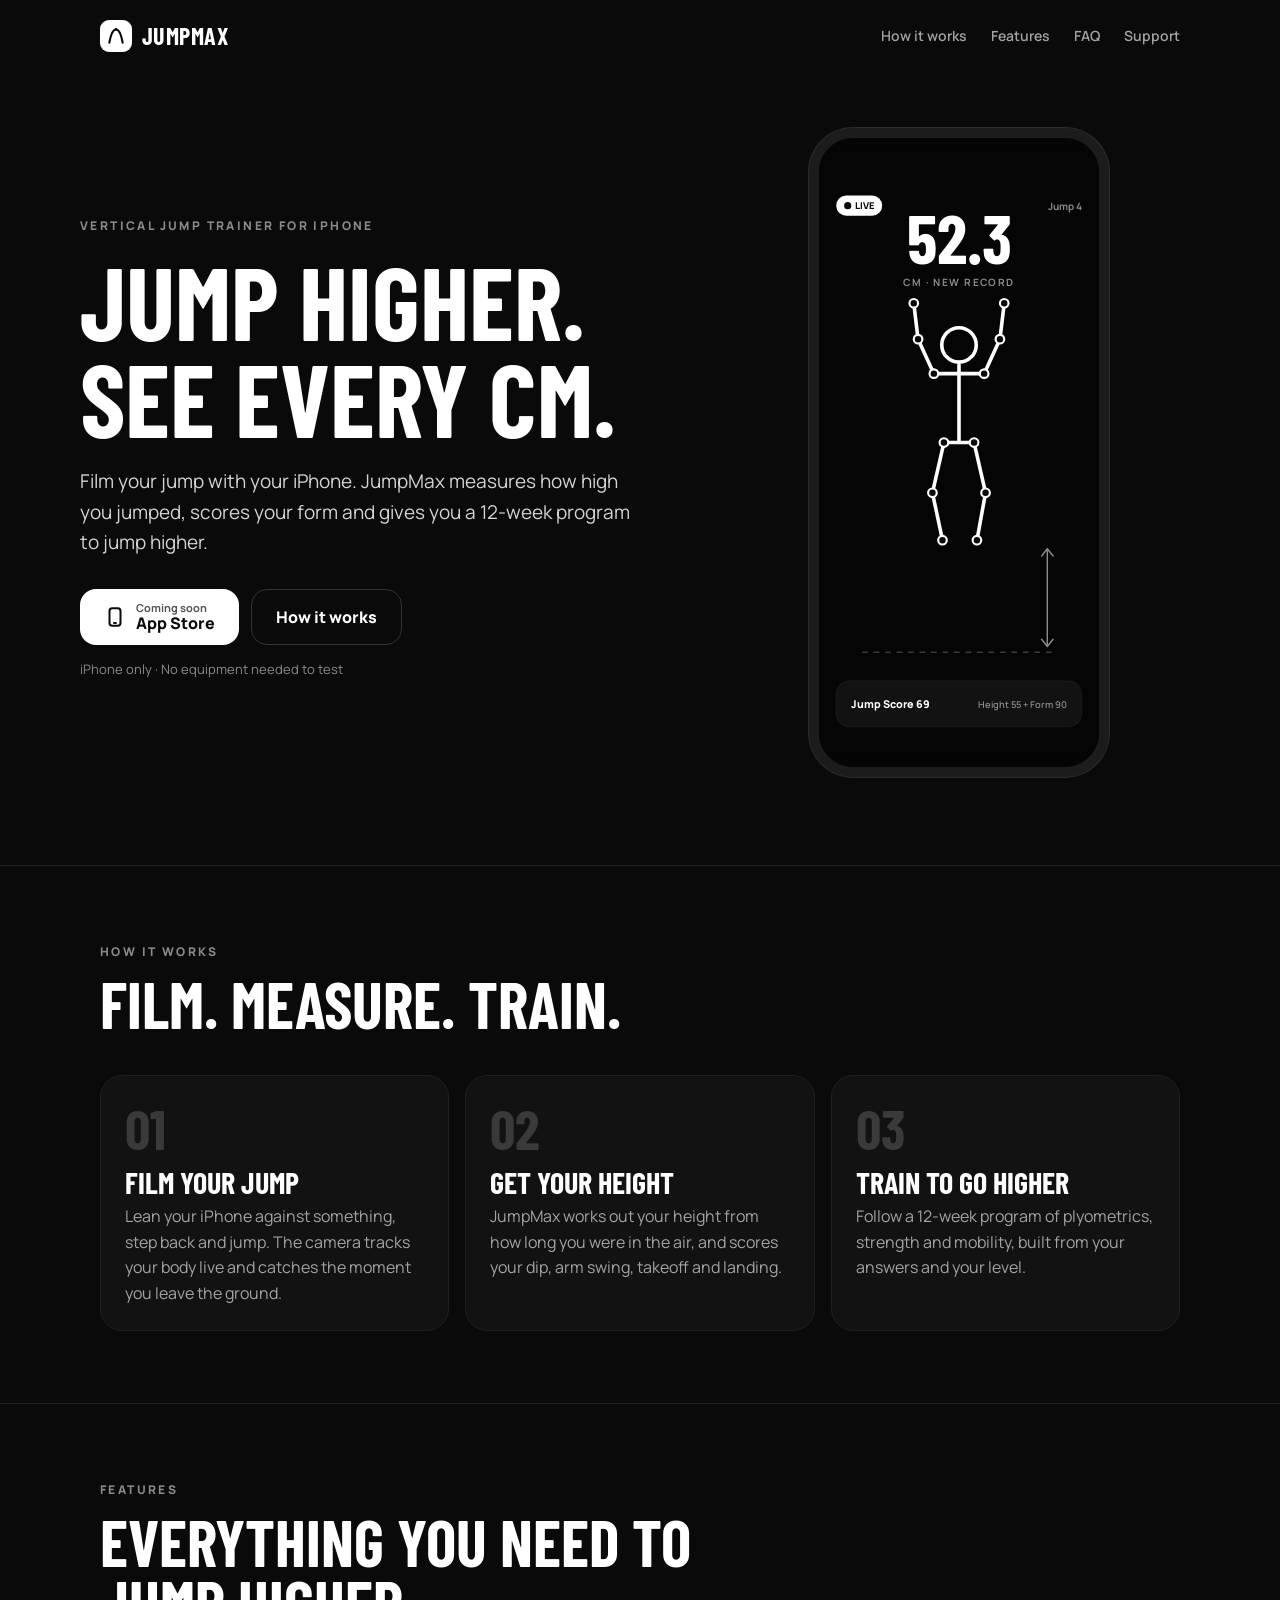
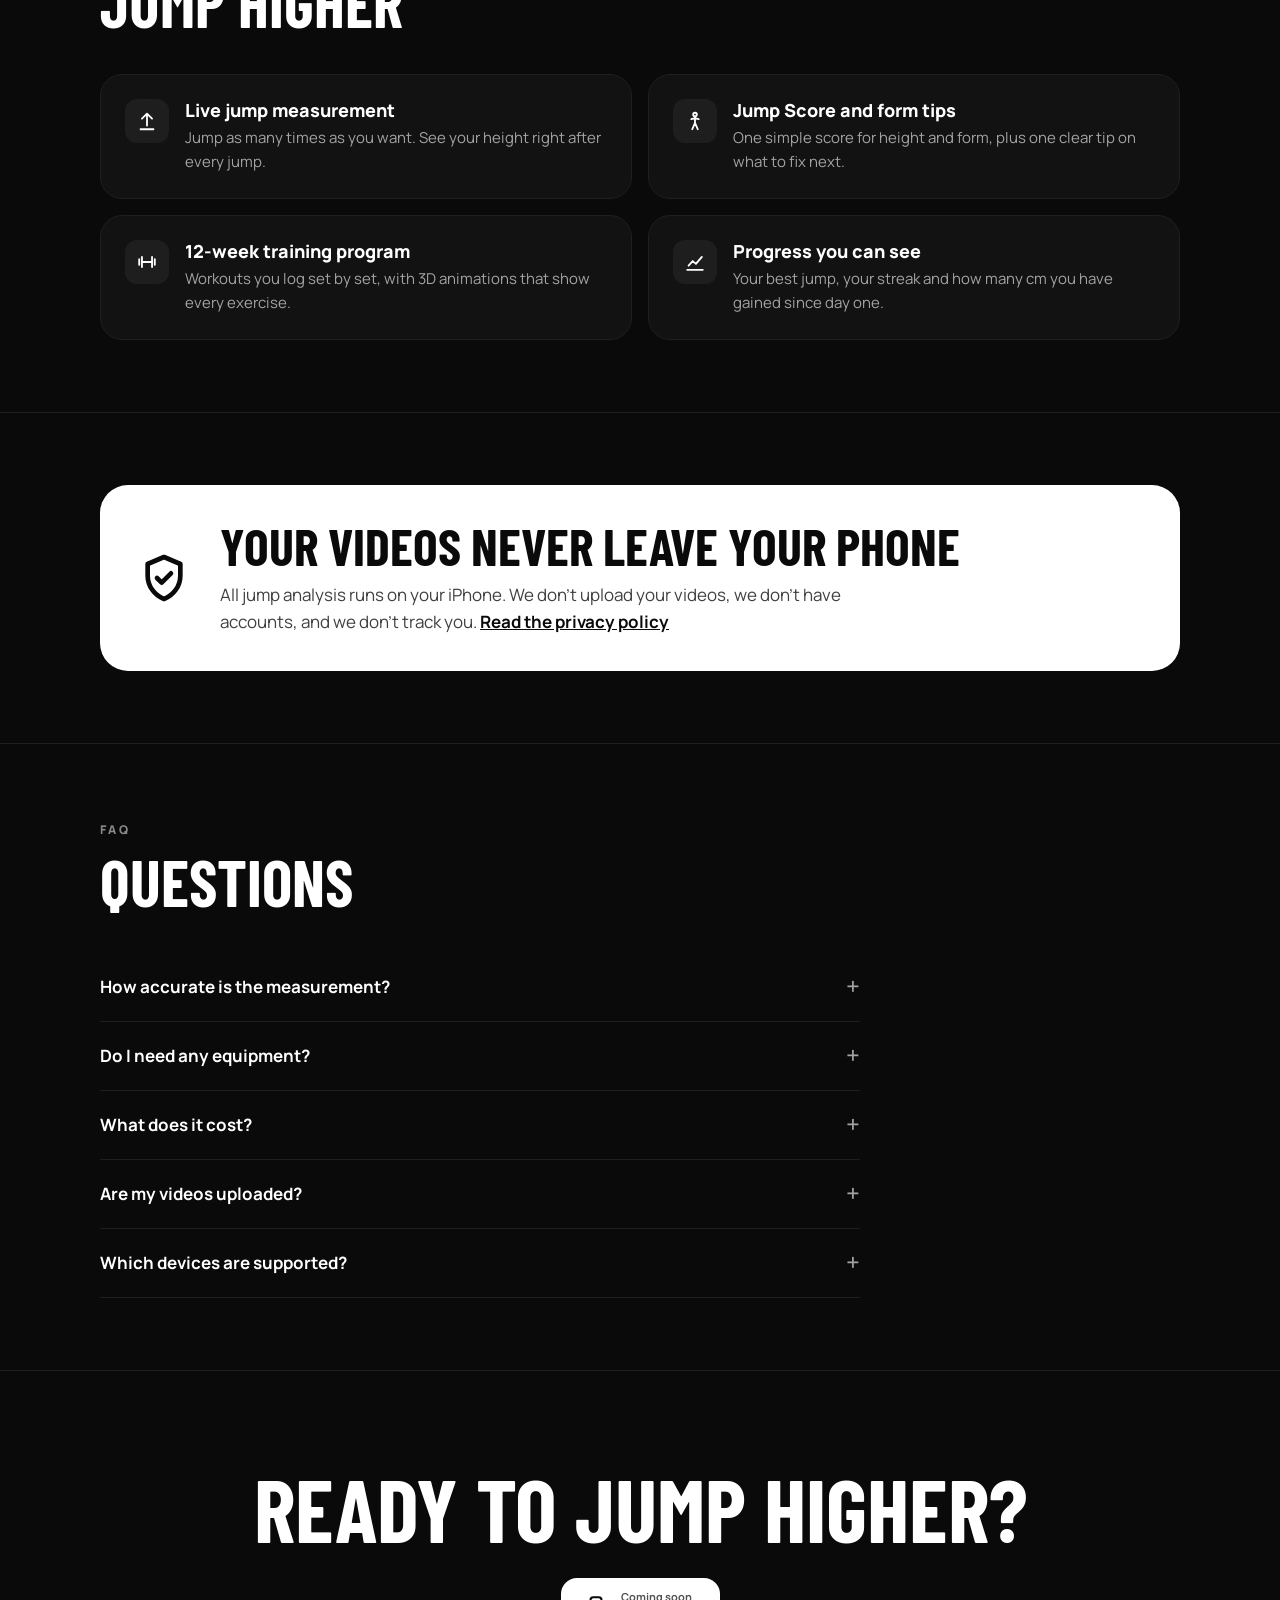
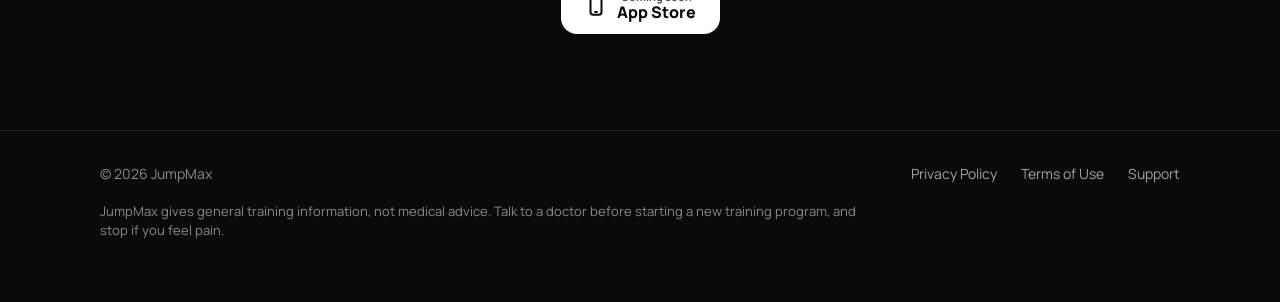
==== index.html @ 86cf845d "Publish the JumpMax static site. Co-authored-by: Cursor <cursoragent@cursor.com>" ====
<!doctype html>
<html lang="en">
<head>
<meta charset="utf-8">
<meta name="viewport" content="width=device-width, initial-scale=1">
<title>JumpMax – Measure and train your vertical jump</title>
<meta name="description" content="Film your jump with your iPhone. JumpMax measures your height, scores your form and gives you a 12-week program to jump higher. Your videos never leave your phone.">
<link rel="preconnect" href="https://fonts.googleapis.com">
<link rel="preconnect" href="https://fonts.gstatic.com" crossorigin>
<link href="https://fonts.googleapis.com/css2?family=Barlow+Condensed:wght@600;700&family=Manrope:wght@400;500;600;700;800&display=swap" rel="stylesheet">
<link rel="stylesheet" href="style.css">
</head>
<body>

<header class="wrap nav">
  <a class="brand" href="index.html" aria-label="JumpMax home">
    <span class="brand-mark"><svg width="20" height="20" viewBox="0 0 24 24" fill="none" stroke="#0A0A0A" stroke-width="2.6" stroke-linecap="round" aria-hidden="true"><path d="M4 20C6 9 9 4 12 4s6 5 8 16"/><circle cx="12" cy="4" r="1.6" fill="#0A0A0A" stroke="none"/></svg></span>
    JumpMax
  </a>
  <nav class="nav-links" aria-label="Main">
    <a href="#how">How it works</a>
    <a href="#features">Features</a>
    <a href="#faq">FAQ</a>
    <a href="support.html">Support</a>
  </nav>
</header>

<main>
  <div class="wrap hero">
    <div>
      <span class="eyebrow">Vertical jump trainer for iPhone</span>
      <h1>Jump higher.<br>See every cm.</h1>
      <p class="lead">Film your jump with your iPhone. JumpMax measures how high you jumped, scores your form and gives you a 12-week program to jump higher.</p>
      <div class="cta">
        <a class="btn" href="#download">
          <svg width="22" height="22" viewBox="0 0 24 24" fill="none" stroke="currentColor" stroke-width="2.2" stroke-linecap="round" stroke-linejoin="round" aria-hidden="true"><rect x="6" y="2.5" width="12" height="19" rx="3"/><path d="M11 18.5h2"/></svg>
          <span><small>Coming soon</small>App Store</span>
        </a>
        <a class="btn btn-ghost" href="#how">How it works</a>
      </div>
      <p class="note">iPhone only · No equipment needed to test</p>
    </div>

    <div class="phone" aria-hidden="true">
      <svg viewBox="0 0 390 844" xmlns="http://www.w3.org/2000/svg">
        <rect width="390" height="844" fill="#050505"/>
        <rect x="24" y="64" width="64" height="28" rx="14" fill="#FFFFFF"/>
        <circle cx="40" cy="78" r="5" fill="#0A0A0A"/>
        <text x="50" y="83" font-family="Manrope, sans-serif" font-size="13" font-weight="800" fill="#0A0A0A">LIVE</text>
        <text x="366" y="84" font-family="Manrope, sans-serif" font-size="14" font-weight="700" fill="#8A8A8A" text-anchor="end">Jump 4</text>
        <text x="195" y="160" font-family="Barlow Condensed, sans-serif" font-size="96" font-weight="700" fill="#FFFFFF" text-anchor="middle">52.3</text>
        <text x="195" y="190" font-family="Manrope, sans-serif" font-size="14" font-weight="700" fill="#8A8A8A" text-anchor="middle" letter-spacing="2">CM · NEW RECORD</text>
        <g stroke="#FFFFFF" stroke-width="5" stroke-linecap="round" stroke-linejoin="round" fill="none">
          <path d="M195 300v108"/>
          <path d="M160 312h70"/>
          <path d="M160 312l-22-48-6-50"/>
          <path d="M230 312l22-48 6-50"/>
          <path d="M174 408h42"/>
          <path d="M174 408l-16 70 14 66"/>
          <path d="M216 408l16 70-12 66"/>
        </g>
        <circle cx="195" cy="272" r="24" fill="none" stroke="#FFFFFF" stroke-width="5"/>
        <g fill="#0A0A0A" stroke="#FFFFFF" stroke-width="3">
          <circle cx="160" cy="312" r="6"/><circle cx="230" cy="312" r="6"/>
          <circle cx="138" cy="264" r="6"/><circle cx="252" cy="264" r="6"/>
          <circle cx="132" cy="214" r="6"/><circle cx="258" cy="214" r="6"/>
          <circle cx="174" cy="408" r="6"/><circle cx="216" cy="408" r="6"/>
          <circle cx="158" cy="478" r="6"/><circle cx="232" cy="478" r="6"/>
          <circle cx="172" cy="544" r="6"/><circle cx="220" cy="544" r="6"/>
        </g>
        <path d="M60 700h270" stroke="#3A3A3A" stroke-width="2" stroke-dasharray="8 8"/>
        <path d="M318 692V556M310 566l8-10 8 10M310 682l8 10 8-10" stroke="#8A8A8A" stroke-width="2" fill="none" stroke-linecap="round" stroke-linejoin="round"/>
        <rect x="24" y="740" width="342" height="64" rx="18" fill="#121212" stroke="#1F1F1F"/>
        <text x="44" y="778" font-family="Manrope, sans-serif" font-size="15" font-weight="800" fill="#FFFFFF">Jump Score 69</text>
        <text x="346" y="778" font-family="Manrope, sans-serif" font-size="13" font-weight="600" fill="#8A8A8A" text-anchor="end">Height 55 + Form 90</text>
      </svg>
    </div>
  </div>

  <section id="how">
    <div class="wrap">
      <div class="section-head">
        <span class="eyebrow">How it works</span>
        <h2>Film. Measure. Train.</h2>
      </div>
      <div class="steps">
        <div class="step">
          <div class="step-num">01</div>
          <h3>Film your jump</h3>
          <p>Lean your iPhone against something, step back and jump. The camera tracks your body live and catches the moment you leave the ground.</p>
        </div>
        <div class="step">
          <div class="step-num">02</div>
          <h3>Get your height</h3>
          <p>JumpMax works out your height from how long you were in the air, and scores your dip, arm swing, takeoff and landing.</p>
        </div>
        <div class="step">
          <div class="step-num">03</div>
          <h3>Train to go higher</h3>
          <p>Follow a 12-week program of plyometrics, strength and mobility, built from your answers and your level.</p>
        </div>
      </div>
    </div>
  </section>

  <section id="features">
    <div class="wrap">
      <div class="section-head">
        <span class="eyebrow">Features</span>
        <h2>Everything you need to jump higher</h2>
      </div>
      <div class="features">
        <div class="feature">
          <span class="feature-icon"><svg width="22" height="22" viewBox="0 0 24 24" fill="none" stroke="#FFFFFF" stroke-width="2" stroke-linecap="round" stroke-linejoin="round" aria-hidden="true"><path d="M12 17V4M6.5 9.5L12 4l5.5 5.5M5 21h14"/></svg></span>
          <div><h3>Live jump measurement</h3><p>Jump as many times as you want. See your height right after every jump.</p></div>
        </div>
        <div class="feature">
          <span class="feature-icon"><svg width="22" height="22" viewBox="0 0 24 24" fill="none" stroke="#FFFFFF" stroke-width="2" stroke-linecap="round" stroke-linejoin="round" aria-hidden="true"><circle cx="12" cy="5" r="2"/><path d="M12 7v7M8 10l4-1 4 1M9 21l3-7 3 7"/></svg></span>
          <div><h3>Jump Score and form tips</h3><p>One simple score for height and form, plus one clear tip on what to fix next.</p></div>
        </div>
        <div class="feature">
          <span class="feature-icon"><svg width="22" height="22" viewBox="0 0 24 24" fill="none" stroke="#FFFFFF" stroke-width="2" stroke-linecap="round" stroke-linejoin="round" aria-hidden="true"><path d="M6.5 6.5v11M17.5 6.5v11M3.5 9v6M20.5 9v6M6.5 12h11"/></svg></span>
          <div><h3>12-week training program</h3><p>Workouts you log set by set, with 3D animations that show every exercise.</p></div>
        </div>
        <div class="feature">
          <span class="feature-icon"><svg width="22" height="22" viewBox="0 0 24 24" fill="none" stroke="#FFFFFF" stroke-width="2" stroke-linecap="round" stroke-linejoin="round" aria-hidden="true"><path d="M3.5 20.5h17M5 16l4.5-5 3.5 3 6.5-7.5"/></svg></span>
          <div><h3>Progress you can see</h3><p>Your best jump, your streak and how many cm you have gained since day one.</p></div>
        </div>
      </div>
    </div>
  </section>

  <section>
    <div class="wrap">
      <div class="privacy-band">
        <svg width="56" height="56" viewBox="0 0 24 24" fill="none" stroke="#0A0A0A" stroke-width="2" stroke-linecap="round" stroke-linejoin="round" aria-hidden="true"><path d="M12 3l7 3v5c0 4.5-3 8.5-7 10-4-1.5-7-5.5-7-10V6l7-3z"/><path d="M9 12l2 2 4-4"/></svg>
        <div>
          <h2>Your videos never leave your phone</h2>
          <p>All jump analysis runs on your iPhone. We don't upload your videos, we don't have accounts, and we don't track you. <a href="privacy.html">Read the privacy policy</a></p>
        </div>
      </div>
    </div>
  </section>

  <section id="faq">
    <div class="wrap">
      <div class="section-head">
        <span class="eyebrow">FAQ</span>
        <h2>Questions</h2>
      </div>
      <div class="faq">
        <details>
          <summary>How accurate is the measurement?</summary>
          <p>JumpMax uses flight time, the same method as jump mats. It needs a clear view of your whole body and good light. Results are most accurate on newer iPhones with a high frame rate.</p>
        </details>
        <details>
          <summary>Do I need any equipment?</summary>
          <p>No. To test your jump you only need your iPhone and some floor space. Some workouts use a box, weights or a band, and the app shows you what each one needs.</p>
        </details>
        <details>
          <summary>What does it cost?</summary>
          <p>JumpMax is a subscription, monthly or yearly. You can see the price in your currency in the app before you buy. You can cancel any time in your Apple ID settings.</p>
        </details>
        <details>
          <summary>Are my videos uploaded?</summary>
          <p>No. The video is analysed on your phone and deleted when you're done. Only your results, like height and score, are saved on your phone.</p>
        </details>
        <details>
          <summary>Which devices are supported?</summary>
          <p>iPhone only for now.</p>
        </details>
      </div>
    </div>
  </section>

  <section id="download" class="final">
    <div class="wrap">
      <h2>Ready to jump higher?</h2>
      <div class="cta">
        <a class="btn" href="#download">
          <svg width="22" height="22" viewBox="0 0 24 24" fill="none" stroke="currentColor" stroke-width="2.2" stroke-linecap="round" stroke-linejoin="round" aria-hidden="true"><rect x="6" y="2.5" width="12" height="19" rx="3"/><path d="M11 18.5h2"/></svg>
          <span><small>Coming soon</small>App Store</span>
        </a>
      </div>
    </div>
  </section>
</main>

<footer>
  <div class="wrap">
    <div class="foot">
      <span>© 2026 JumpMax</span>
      <nav aria-label="Footer">
        <a href="privacy.html">Privacy Policy</a>
        <a href="https://www.apple.com/legal/internet-services/itunes/dev/stdeula/">Terms of Use</a>
        <a href="support.html">Support</a>
      </nav>
    </div>
    <p class="disclaimer">JumpMax gives general training information, not medical advice. Talk to a doctor before starting a new training program, and stop if you feel pain.</p>
  </div>
</footer>

</body>
</html>
---- style.css ----
:root {
  --bg: #0A0A0A;
  --card: #121212;
  --line: #1F1F1F;
  --text: #FFFFFF;
  --muted: #A3A3A3;
  --dim: #8A8A8A;
  --display: 'Barlow Condensed', sans-serif;
  --body: 'Manrope', sans-serif;
}
* { box-sizing: border-box; }
html { -webkit-text-size-adjust: 100%; }
body { margin: 0; background: var(--bg); color: var(--text); font-family: var(--body); line-height: 1.6; }
a { color: var(--text); }
a:hover { color: #D4D4D4; }
img, svg { display: block; max-width: 100%; }
.wrap { max-width: 1120px; margin: 0 auto; padding: 0 20px; }

/* nav */
.nav { display: flex; align-items: center; justify-content: space-between; height: 72px; }
.brand { display: flex; align-items: center; gap: 10px; text-decoration: none; font-family: var(--display); font-weight: 700; font-size: 24px; letter-spacing: 0.02em; text-transform: uppercase; }
.brand-mark { width: 32px; height: 32px; border-radius: 9px; background: #FFFFFF; display: flex; align-items: center; justify-content: center; }
.nav-links { display: flex; gap: 24px; font-size: 14px; font-weight: 600; }
.nav-links a { color: var(--muted); text-decoration: none; }
.nav-links a:hover { color: var(--text); }

/* buttons */
.btn { display: inline-flex; align-items: center; gap: 10px; height: 56px; padding: 0 24px; border-radius: 16px; background: #FFFFFF; color: #0A0A0A; font-weight: 800; font-size: 16px; text-decoration: none; }
.btn:hover { color: #0A0A0A; background: #E5E5E5; }
.btn small { display: block; font-size: 11px; font-weight: 700; color: #525252; line-height: 1.1; }
.btn span { line-height: 1.15; }
.btn-ghost { background: transparent; color: var(--text); border: 1px solid #333333; }
.btn-ghost:hover { background: #161616; color: var(--text); }

/* hero */
.hero { display: grid; grid-template-columns: 1.1fr 0.9fr; gap: 48px; align-items: center; padding: 56px 0 88px; }
.eyebrow { font-size: 12px; font-weight: 800; letter-spacing: 0.2em; color: var(--dim); text-transform: uppercase; }
h1, h2, h3 { font-family: var(--display); font-weight: 700; text-transform: uppercase; line-height: 0.95; margin: 0; }
.hero h1 { font-size: clamp(56px, 8vw, 104px); margin: 14px 0 20px; }
.lead { font-size: 19px; color: #D4D4D4; max-width: 30em; margin: 0 0 32px; }
.cta { display: flex; flex-wrap: wrap; gap: 12px; }
.note { margin-top: 14px; font-size: 13px; color: var(--dim); }

.phone { width: 300px; max-width: 100%; margin: 0 auto; aspect-ratio: 390 / 844; border-radius: 44px; border: 10px solid #1C1C1C; background: #050505; position: relative; overflow: hidden; box-shadow: 0 0 0 1px #2A2A2A; }
.phone svg { width: 100%; height: 100%; }

/* sections */
section { padding: 72px 0; border-top: 1px solid var(--line); }
.section-head { max-width: 640px; margin-bottom: 40px; }
.section-head h2 { font-size: clamp(40px, 5vw, 64px); margin-top: 10px; }
.section-head p { color: var(--muted); font-size: 17px; margin: 14px 0 0; }

.steps { display: grid; grid-template-columns: repeat(3, minmax(0, 1fr)); gap: 16px; }
.step { background: var(--card); border: 1px solid var(--line); border-radius: 22px; padding: 24px; }
.step-num { font-family: var(--display); font-size: 56px; font-weight: 700; line-height: 1; color: #3A3A3A; }
.step h3 { font-size: 30px; margin: 12px 0 8px; }
.step p { margin: 0; color: var(--muted); }

.features { display: grid; grid-template-columns: repeat(2, minmax(0, 1fr)); gap: 16px; }
.feature { background: var(--card); border: 1px solid var(--line); border-radius: 22px; padding: 24px; display: flex; gap: 16px; }
.feature-icon { flex: none; width: 44px; height: 44px; border-radius: 12px; background: #1E1E1E; display: flex; align-items: center; justify-content: center; }
.feature h3 { font-family: var(--body); text-transform: none; font-size: 18px; font-weight: 800; line-height: 1.3; margin: 0 0 4px; }
.feature p { margin: 0; color: var(--muted); font-size: 15px; }

.privacy-band { display: grid; grid-template-columns: auto 1fr; gap: 28px; align-items: center; background: #FFFFFF; color: #0A0A0A; border-radius: 28px; padding: 36px; }
.privacy-band h2 { font-size: clamp(34px, 4.4vw, 52px); }
.privacy-band p { margin: 10px 0 0; color: #404040; font-size: 17px; max-width: 40em; }
.privacy-band a { color: #0A0A0A; font-weight: 700; }

.faq { max-width: 760px; }
.faq details { border-bottom: 1px solid var(--line); padding: 4px 0; }
.faq summary { cursor: pointer; list-style: none; display: flex; justify-content: space-between; align-items: center; gap: 16px; min-height: 60px; font-weight: 700; font-size: 17px; }
.faq summary::-webkit-details-marker { display: none; }
.faq summary::after { content: '+'; font-size: 24px; font-weight: 500; color: var(--muted); }
.faq details[open] summary::after { content: '–'; }
.faq details p { margin: 0 0 20px; color: var(--muted); }

.final { text-align: center; padding: 96px 0; }
.final h2 { font-size: clamp(48px, 7vw, 88px); margin-bottom: 28px; }
.final .cta { justify-content: center; }

footer { border-top: 1px solid var(--line); padding: 32px 0 48px; font-size: 14px; color: var(--dim); }
.foot { display: flex; flex-wrap: wrap; gap: 16px 32px; justify-content: space-between; }
.foot nav { display: flex; gap: 24px; }
.foot nav a { color: var(--muted); text-decoration: none; }
.foot nav a:hover { color: var(--text); }
.disclaimer { margin-top: 16px; max-width: 760px; font-size: 13px; line-height: 1.5; }

/* legal pages */
.doc { max-width: 760px; padding: 40px 0 80px; }
.doc h1 { font-size: clamp(48px, 7vw, 72px); margin: 10px 0 12px; }
.doc .updated { color: var(--dim); font-size: 14px; margin: 0 0 32px; }
.doc .summary { background: var(--card); border: 1px solid var(--line); border-radius: 20px; padding: 20px 24px; margin-bottom: 40px; }
.doc .summary ul { margin: 8px 0 0; padding-left: 20px; }
.doc .summary li { margin: 4px 0; }
.doc h2 { font-family: var(--body); text-transform: none; font-size: 21px; font-weight: 800; line-height: 1.3; margin: 40px 0 10px; }
.doc p, .doc li { color: #D4D4D4; }
.doc ul { padding-left: 20px; }
.doc li { margin: 6px 0; }
.doc table { width: 100%; border-collapse: collapse; margin: 12px 0; font-size: 15px; }
.doc th, .doc td { text-align: left; vertical-align: top; padding: 10px 12px 10px 0; border-bottom: 1px solid var(--line); }
.doc th { color: var(--dim); font-size: 12px; letter-spacing: 0.1em; text-transform: uppercase; }
.table-scroll { overflow-x: auto; }
.contact-card { background: #FFFFFF; color: #0A0A0A; border-radius: 22px; padding: 24px; margin: 24px 0 8px; }
.contact-card p { color: #404040; margin: 4px 0 16px; }
.contact-card a.btn { background: #0A0A0A; color: #FFFFFF; }

@media (max-width: 860px) {
  .hero { grid-template-columns: 1fr; padding-top: 24px; gap: 40px; }
  .steps, .features { grid-template-columns: 1fr; }
  .privacy-band { grid-template-columns: 1fr; padding: 28px; }
  .nav-links { display: none; }
  section { padding: 56px 0; }
}
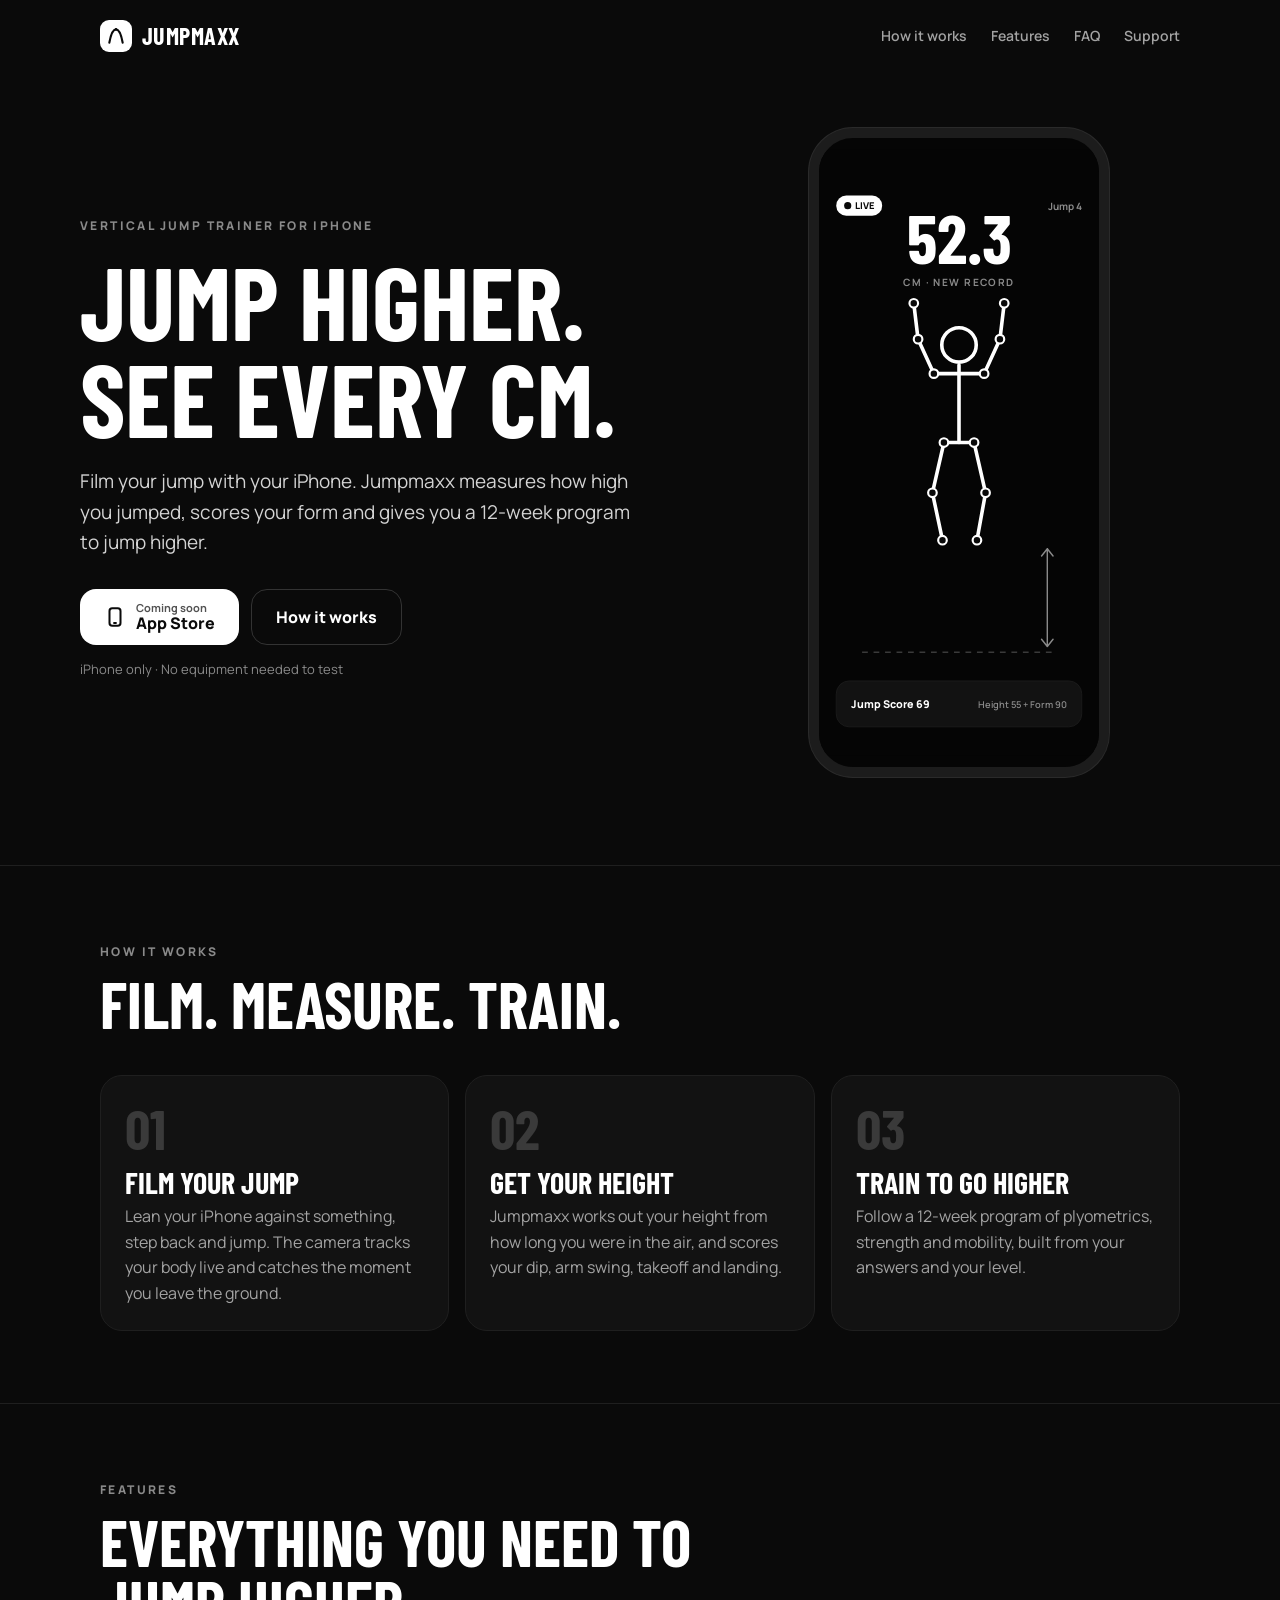
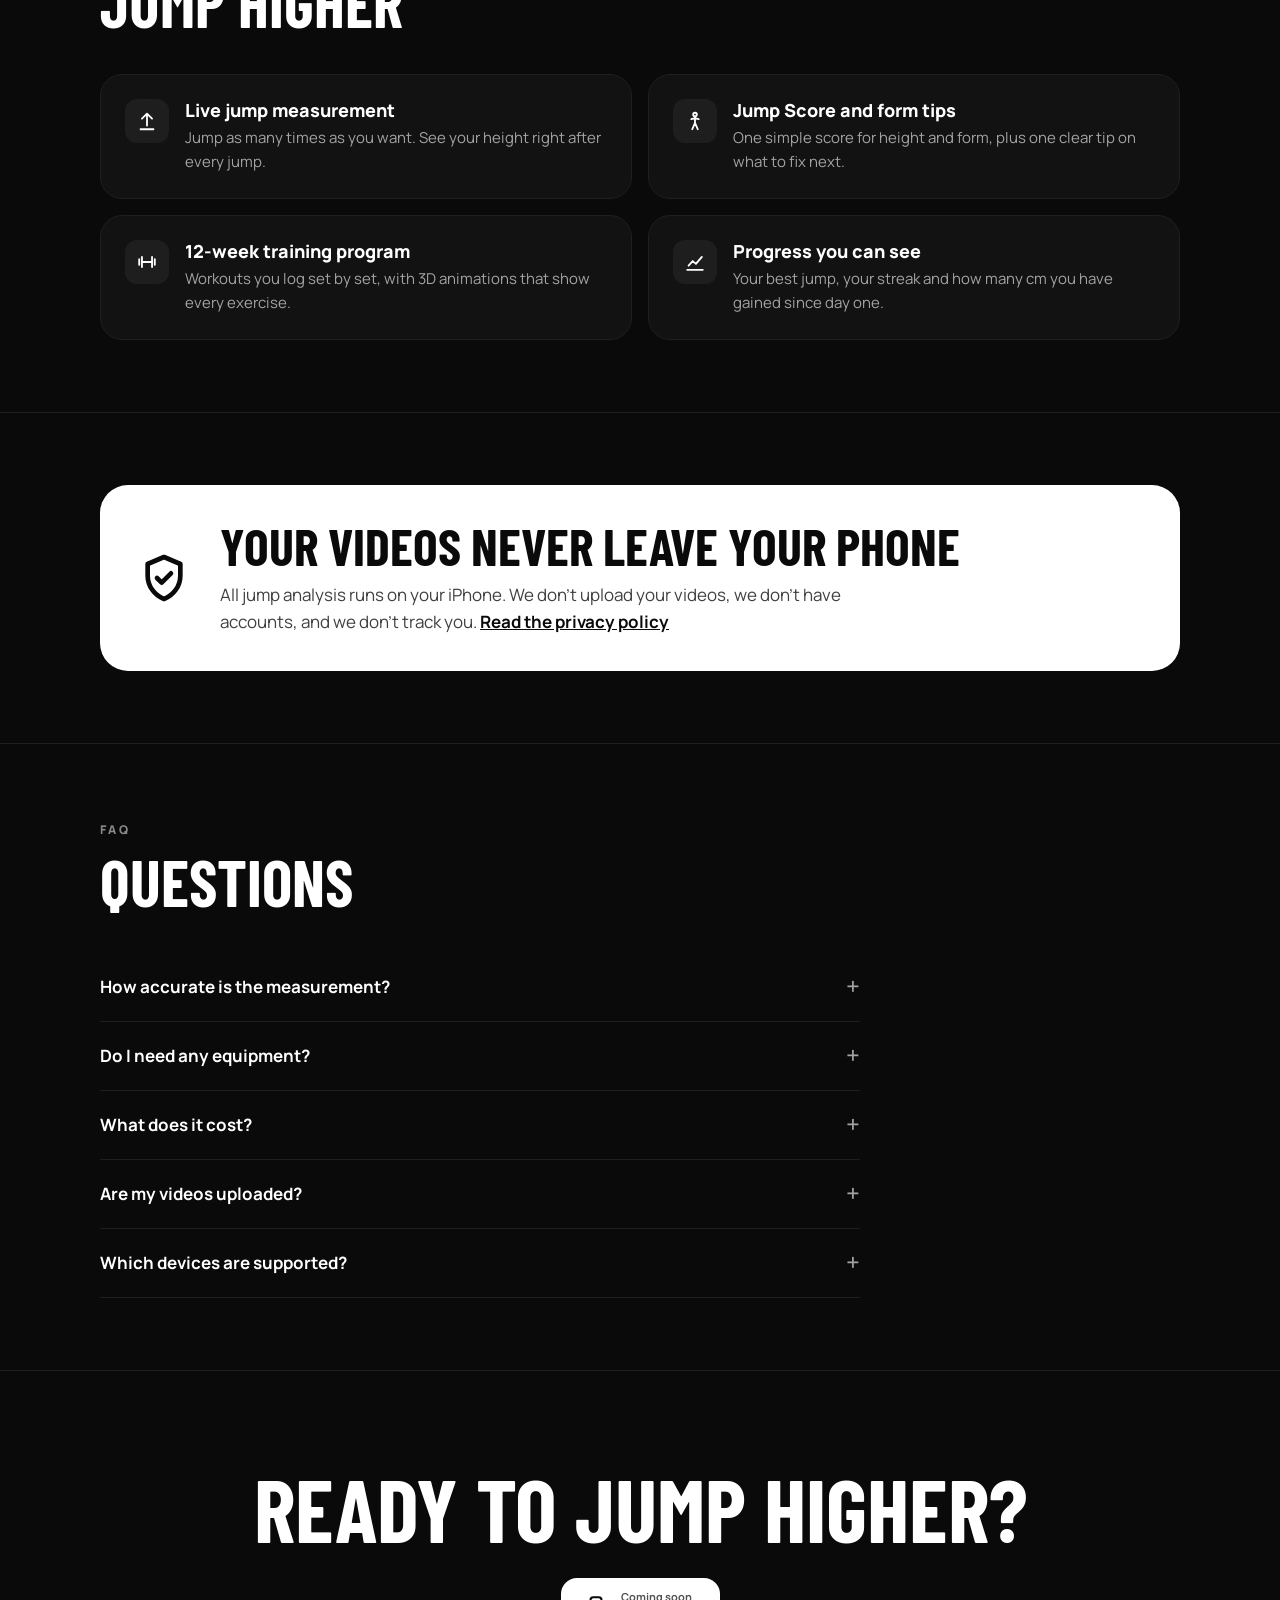
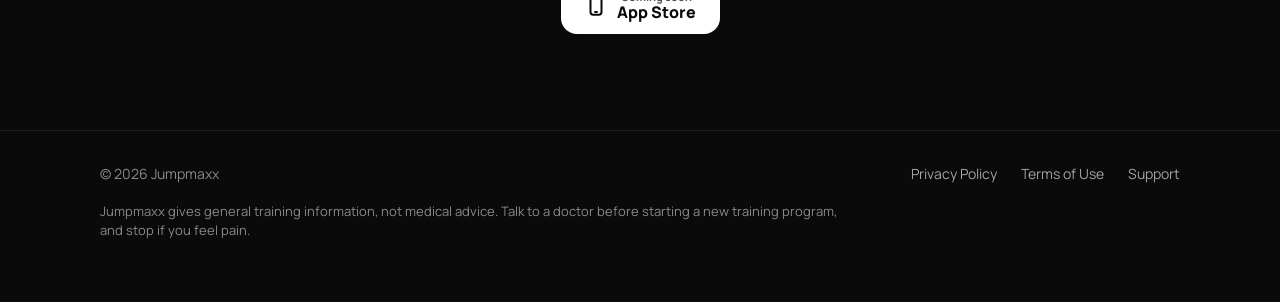
==== commit 249273e3: "Use the app name Jumpmaxx on the public site. The extra x now matches the App Store name everywhere " ====
--- a/index.html
+++ b/index.html
@@ -3,8 +3,8 @@
 <head>
 <meta charset="utf-8">
 <meta name="viewport" content="width=device-width, initial-scale=1">
-<title>JumpMax – Measure and train your vertical jump</title>
-<meta name="description" content="Film your jump with your iPhone. JumpMax measures your height, scores your form and gives you a 12-week program to jump higher. Your videos never leave your phone.">
+<title>Jumpmaxx – Measure and train your vertical jump</title>
+<meta name="description" content="Film your jump with your iPhone. Jumpmaxx measures your height, scores your form and gives you a 12-week program to jump higher. Your videos never leave your phone.">
 <link rel="preconnect" href="https://fonts.googleapis.com">
 <link rel="preconnect" href="https://fonts.gstatic.com" crossorigin>
 <link href="https://fonts.googleapis.com/css2?family=Barlow+Condensed:wght@600;700&family=Manrope:wght@400;500;600;700;800&display=swap" rel="stylesheet">
@@ -13,9 +13,9 @@
 <body>
 
 <header class="wrap nav">
-  <a class="brand" href="index.html" aria-label="JumpMax home">
+  <a class="brand" href="index.html" aria-label="Jumpmaxx home">
     <span class="brand-mark"><svg width="20" height="20" viewBox="0 0 24 24" fill="none" stroke="#0A0A0A" stroke-width="2.6" stroke-linecap="round" aria-hidden="true"><path d="M4 20C6 9 9 4 12 4s6 5 8 16"/><circle cx="12" cy="4" r="1.6" fill="#0A0A0A" stroke="none"/></svg></span>
-    JumpMax
+    Jumpmaxx
   </a>
   <nav class="nav-links" aria-label="Main">
     <a href="#how">How it works</a>
@@ -30,7 +30,7 @@
     <div>
       <span class="eyebrow">Vertical jump trainer for iPhone</span>
       <h1>Jump higher.<br>See every cm.</h1>
-      <p class="lead">Film your jump with your iPhone. JumpMax measures how high you jumped, scores your form and gives you a 12-week program to jump higher.</p>
+      <p class="lead">Film your jump with your iPhone. Jumpmaxx measures how high you jumped, scores your form and gives you a 12-week program to jump higher.</p>
       <div class="cta">
         <a class="btn" href="#download">
           <svg width="22" height="22" viewBox="0 0 24 24" fill="none" stroke="currentColor" stroke-width="2.2" stroke-linecap="round" stroke-linejoin="round" aria-hidden="true"><rect x="6" y="2.5" width="12" height="19" rx="3"/><path d="M11 18.5h2"/></svg>
@@ -92,7 +92,7 @@
         <div class="step">
           <div class="step-num">02</div>
           <h3>Get your height</h3>
-          <p>JumpMax works out your height from how long you were in the air, and scores your dip, arm swing, takeoff and landing.</p>
+          <p>Jumpmaxx works out your height from how long you were in the air, and scores your dip, arm swing, takeoff and landing.</p>
         </div>
         <div class="step">
           <div class="step-num">03</div>
@@ -151,7 +151,7 @@
       <div class="faq">
         <details>
           <summary>How accurate is the measurement?</summary>
-          <p>JumpMax uses flight time, the same method as jump mats. It needs a clear view of your whole body and good light. Results are most accurate on newer iPhones with a high frame rate.</p>
+          <p>Jumpmaxx uses flight time, the same method as jump mats. It needs a clear view of your whole body and good light. Results are most accurate on newer iPhones with a high frame rate.</p>
         </details>
         <details>
           <summary>Do I need any equipment?</summary>
@@ -159,7 +159,7 @@
         </details>
         <details>
           <summary>What does it cost?</summary>
-          <p>JumpMax is a subscription, monthly or yearly. You can see the price in your currency in the app before you buy. You can cancel any time in your Apple ID settings.</p>
+          <p>Jumpmaxx is a subscription, monthly or yearly. You can see the price in your currency in the app before you buy. You can cancel any time in your Apple ID settings.</p>
         </details>
         <details>
           <summary>Are my videos uploaded?</summary>
@@ -189,14 +189,14 @@
 <footer>
   <div class="wrap">
     <div class="foot">
-      <span>© 2026 JumpMax</span>
+      <span>© 2026 Jumpmaxx</span>
       <nav aria-label="Footer">
         <a href="privacy.html">Privacy Policy</a>
         <a href="https://www.apple.com/legal/internet-services/itunes/dev/stdeula/">Terms of Use</a>
         <a href="support.html">Support</a>
       </nav>
     </div>
-    <p class="disclaimer">JumpMax gives general training information, not medical advice. Talk to a doctor before starting a new training program, and stop if you feel pain.</p>
+    <p class="disclaimer">Jumpmaxx gives general training information, not medical advice. Talk to a doctor before starting a new training program, and stop if you feel pain.</p>
   </div>
 </footer>
 
